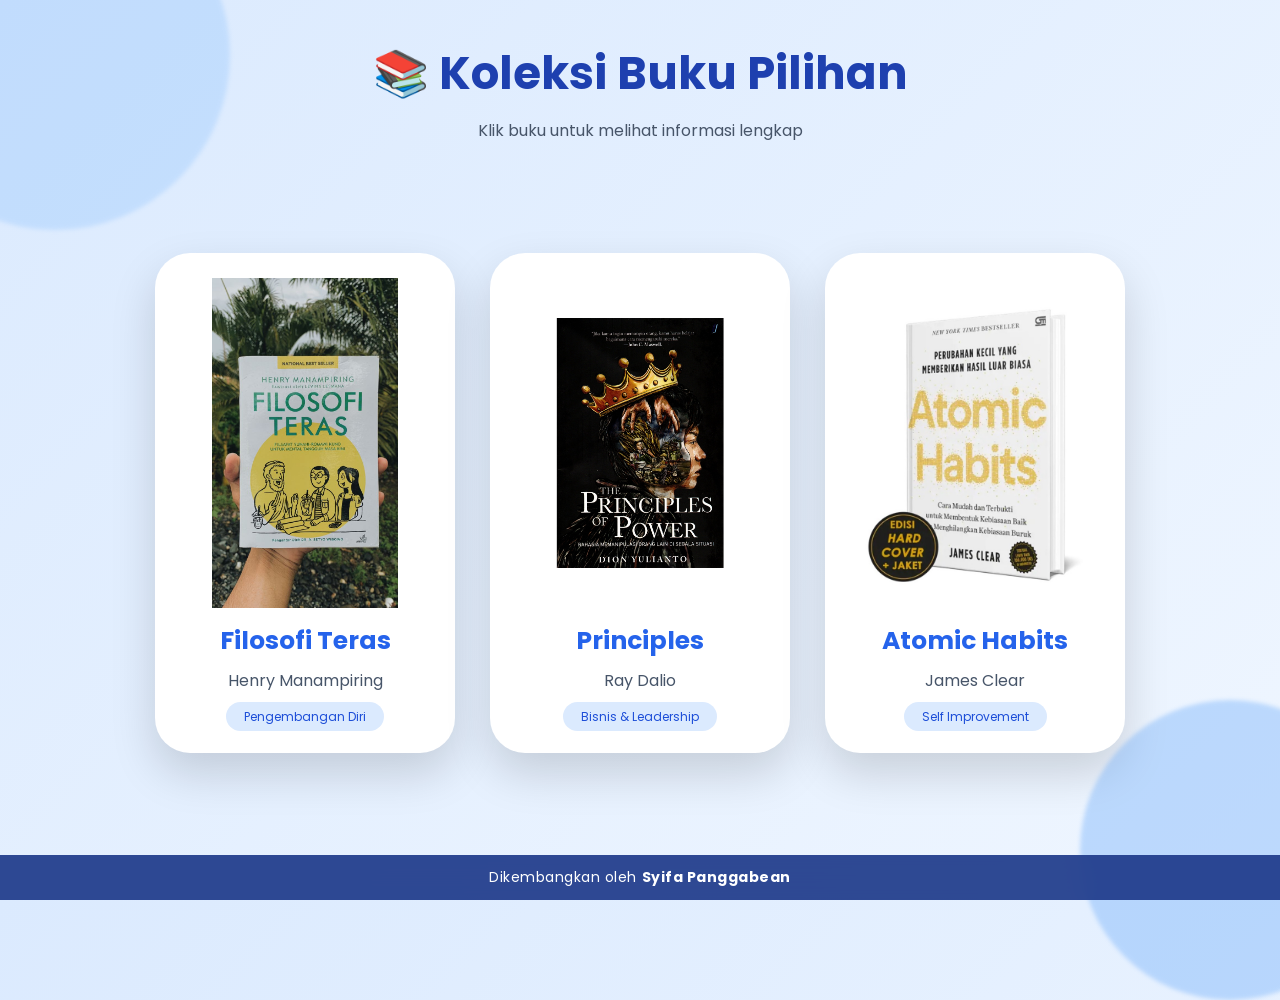
==== buku.html @ 022a16f0 "Membuat website perpustakaan digital" ====
<!DOCTYPE html>
<html lang="en">

<head>

<meta charset="UTF-8">
<meta name="viewport" content="width=device-width, initial-scale=1.0">

<title>Koleksi Buku</title>

<link rel="stylesheet" href="style.css">

<link href="https://fonts.googleapis.com/css2?family=Poppins:wght@300;400;500;600;700;800&display=swap" rel="stylesheet">

</head>


<body class="library-page">


<div class="background-shape shape1"></div>
<div class="background-shape shape2"></div>



<header class="library-header">


<h1>
📚 Koleksi Buku Pilihan
</h1>


<p>
Klik buku untuk melihat informasi lengkap
</p>


</header>





<section class="book-container">



<div class="book-card" onclick="showDetail('filosofi')">


<div class="book-image">

<img src="images/filosofi-teras.jpg">

</div>


<div class="book-info">

<h2>
Filosofi Teras
</h2>


<p>
Henry Manampiring
</p>


<span>
Pengembangan Diri
</span>


</div>


</div>






<div class="book-card" onclick="showDetail('principles')">


<div class="book-image">

<img src="images/principles.jpg">

</div>


<div class="book-info">


<h2>
Principles
</h2>


<p>
Ray Dalio
</p>


<span>
Bisnis & Leadership
</span>


</div>


</div>






<div class="book-card" onclick="showDetail('atomic')">


<div class="book-image">

<img src="images/atomic-habits.jpg">

</div>


<div class="book-info">


<h2>
Atomic Habits
</h2>


<p>
James Clear
</p>


<span>
Self Improvement
</span>


</div>


</div>



</section>







<!-- DETAIL BUKU -->


<div class="popup" id="popup">


<div class="popup-content">


<button class="close" onclick="closeDetail()">
×
</button>


<h2 id="detail-title">

</h2>


<div id="detail-text">

</div>


<button onclick="closeDetail()" class="close-button">

Tutup

</button>


</div>


</div>





<footer>

Dikembangkan oleh 
<b>
Syifa Panggabean
</b>

</footer>




<script src="script.js"></script>


</body>


</html>
---- style.css ----
*{
    margin:0;
    padding:0;
    box-sizing:border-box;
    font-family:'Poppins', sans-serif;
}


body{
    overflow:hidden;
}


/* =====================
   BACKGROUND SHAPE
===================== */

.background-shape{
    position:absolute;
    border-radius:50%;
    filter:blur(2px);
    opacity:.35;
}


.shape1{
    width:350px;
    height:350px;
    background:#93c5fd;
    top:-120px;
    left:-120px;
}


.shape2{
    width:300px;
    height:300px;
    background:#60a5fa;
    right:-100px;
    bottom:-100px;
}


.shape3{
    width:150px;
    height:150px;
    background:#bfdbfe;
    right:30%;
    top:20%;
}



/* =====================
   HALAMAN WELCOME
===================== */


.welcome-page{

height:100vh;

display:flex;

align-items:center;

justify-content:center;

gap:120px;

background:

linear-gradient(
135deg,
#0f172a,
#1d4ed8,
#60a5fa
);

color:white;

position:relative;

overflow:hidden;

}



.welcome-content{

width:550px;

z-index:2;

}



.logo{

font-size:65px;

margin-bottom:10px;

}



.welcome-content h1{

font-size:70px;

font-weight:800;

background:

linear-gradient(
90deg,
#ffffff,
#bfdbfe
);

-webkit-background-clip:text;

color:transparent;

}



.welcome-content h2{

font-size:32px;

margin:15px 0;

}



.motivation{

font-size:19px;

line-height:1.8;

font-style:italic;

color:#e0f2fe;

}



.description{

margin-top:20px;

line-height:1.8;

color:#dbeafe;

}



.start-button{

margin-top:35px;

padding:15px 45px;

border:none;

border-radius:50px;

background:white;

color:#2563eb;

font-size:17px;

font-weight:600;

cursor:pointer;

transition:.3s;

}



.start-button:hover{

transform:scale(1.08);

}



/* =====================
   ANIMASI BUKU
===================== */


.book-animation{

width:300px;

height:230px;

position:relative;

animation:float 3s infinite;

}



.book-cover{

position:absolute;

width:140px;

height:190px;

background:white;

top:20px;

box-shadow:0 15px 30px #0005;

}



.left{

left:10px;

border-radius:25px 0 0 25px;

transform:rotate(-10deg);

}



.right{

right:10px;

border-radius:0 25px 25px 0;

transform:rotate(10deg);

}



.book-page{

position:absolute;

font-size:100px;

top:55px;

left:100px;

}



@keyframes float{

50%{

transform:translateY(-20px);

}

}



/* =====================
   HALAMAN BUKU
===================== */


.library-page{

height:100vh;

background:

linear-gradient(
135deg,
#dbeafe,
#eff6ff
);

overflow:hidden;

}



.library-header{

text-align:center;

padding-top:40px;

}



.library-header h1{

font-size:45px;

color:#1e40af;

}



.library-header p{

color:#475569;

margin-top:10px;

}





.book-container{

height:calc(100vh - 180px);

display:flex;

justify-content:center;

align-items:center;

gap:35px;

}



.book-card{

width:300px;

height:500px;

background:white;

border-radius:35px;

padding:25px;

cursor:pointer;

display:flex;

flex-direction:column;

justify-content:space-between;

box-shadow:

0 20px 45px rgba(0,0,0,.15);

transition:.4s;

}



.book-card:hover{

transform:

translateY(-15px)
scale(1.03);

box-shadow:

0 30px 60px rgba(0,0,0,.2);

}



.book-image{

height:330px;

display:flex;

justify-content:center;

align-items:center;

}



.book-image img{

width:100%;

height:100%;

object-fit:contain;

border-radius:20px;

}



.book-info{

text-align:center;

}



.book-info h2{

font-size:25px;

color:#2563eb;

margin-bottom:8px;

}



.book-info p{

color:#475569;

margin-bottom:10px;

}



.book-info span{

background:#dbeafe;

color:#1d4ed8;

padding:6px 18px;

border-radius:20px;

font-size:12px;

}



/* =====================
   POPUP DETAIL
===================== */


.popup{

display:none;

position:fixed;

inset:0;

background:rgba(15,23,42,.65);

justify-content:center;

align-items:center;

z-index:10;

}



.popup-content{

width:600px;

max-height:80vh;

overflow:auto;

background:white;

padding:40px;

border-radius:35px;

line-height:1.8;

box-shadow:0 30px 70px #0005;

}



.popup-content h2{

color:#2563eb;

font-size:32px;

margin-bottom:20px;

}



.popup-content b{

color:#1e40af;

}



.close{

position:absolute;

}



.close-button{

margin-top:25px;

background:#2563eb;

color:white;

border:none;

padding:12px 35px;

border-radius:30px;

cursor:pointer;

}



/* =====================
   FOOTER FINAL
===================== */


footer{

position:fixed;

bottom:0;

left:0;

width:100%;

height:45px;

display:flex;

align-items:center;

justify-content:center;

background:

rgba(30,58,138,.92);

color:white;

font-size:14px;

letter-spacing:.5px;

backdrop-filter:blur(10px);

z-index:20;

}


footer b{

margin-left:5px;

}
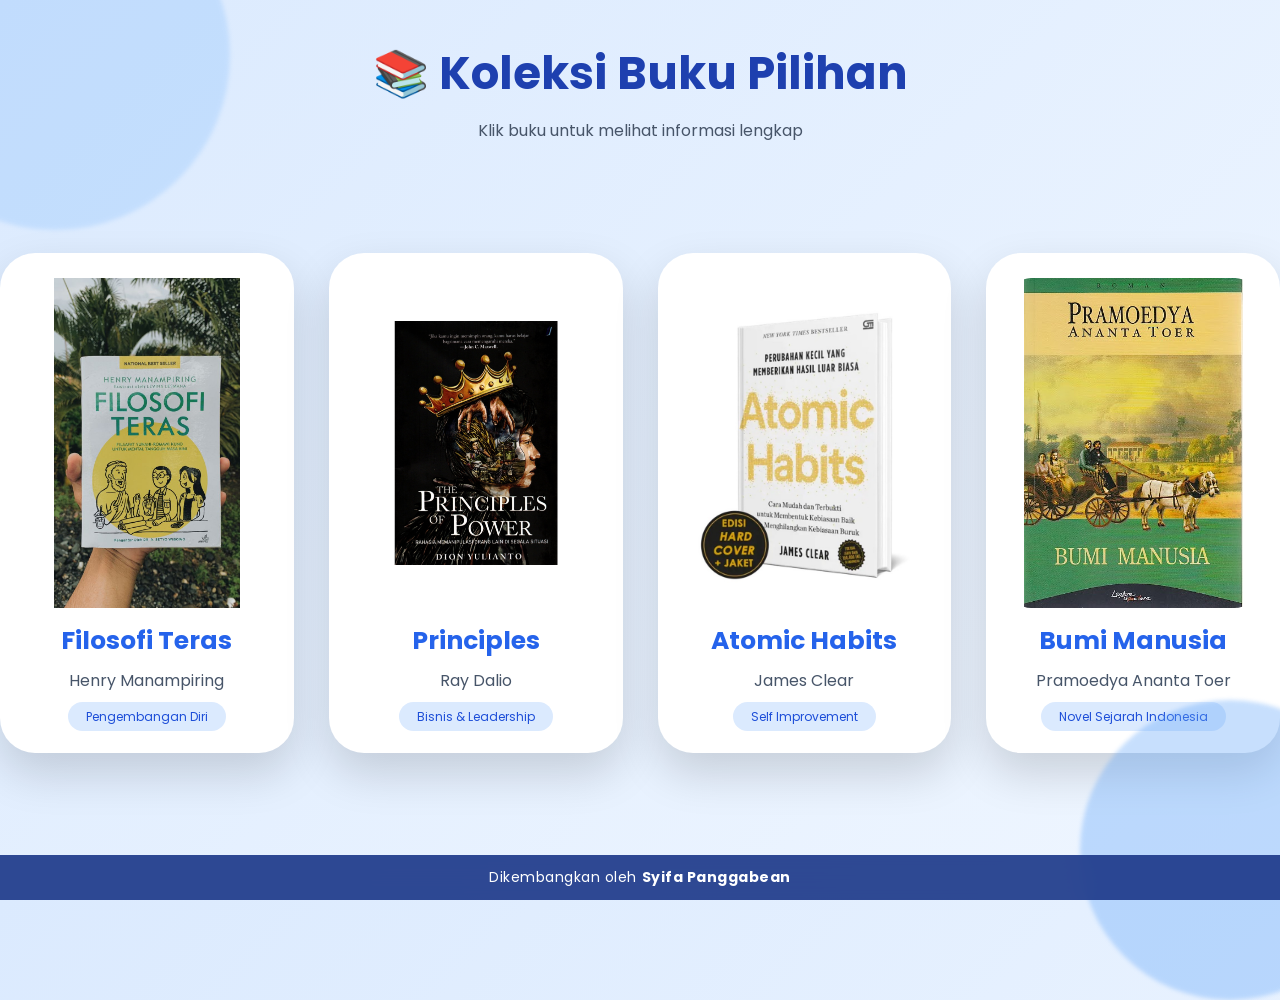
==== commit 50f3440f: "Tambah database perpustakaan dan fitur input buku" ====
--- a/buku.html
+++ b/buku.html
@@ -10,216 +10,256 @@
 
 <link rel="stylesheet" href="style.css">
 
-<link href="https://fonts.googleapis.com/css2?family=Poppins:wght@300;400;500;600;700;800&display=swap" rel="stylesheet">
-
-</head>
-
-
-<body class="library-page">
-
-
-<div class="background-shape shape1"></div>
-<div class="background-shape shape2"></div>
-
-
-
-<header class="library-header">
-
-
-<h1>
-📚 Koleksi Buku Pilihan
-</h1>
-
-
-<p>
-Klik buku untuk melihat informasi lengkap
-</p>
-
-
-</header>
-
-
-
-
-
-<section class="book-container">
-
-
-
-<div class="book-card" onclick="showDetail('filosofi')">
-
-
-<div class="book-image">
-
-<img src="images/filosofi-teras.jpg">
-
+<link href="https://fonts.googleapis.com/css2?family=Poppins:wght@300;400;500;600;700;800&display=swap" rel="stylesheet">  
+  
+</head>  
+  
+  
+<body class="library-page">  
+  
+  
+<div class="background-shape shape1"></div>  
+<div class="background-shape shape2"></div>  
+  
+  
+  
+<header class="library-header">  
+  
+  
+<h1>  
+📚 Koleksi Buku Pilihan  
+</h1>  
+  
+  
+<p>  
+Klik buku untuk melihat informasi lengkap  
+</p>  
+  
+  
+</header>  
+  
+  
+  
+  
+  
+<section class="book-container">  
+  
+  
+  
+<div class="book-card" onclick="showDetail('filosofi')">  
+  
+  
+<div class="book-image">  
+  
+<img src="images/filosofi-teras.jpg">  
+  
+</div>  
+  
+  
+<div class="book-info">  
+  
+<h2>  
+Filosofi Teras  
+</h2>  
+  
+  
+<p>  
+Henry Manampiring  
+</p>  
+  
+  
+<span>  
+Pengembangan Diri  
+</span>  
+  
+  
+</div>  
+  
+  
+</div>  
+  
+  
+  
+  
+  
+  
+<div class="book-card" onclick="showDetail('principles')">  
+  
+  
+<div class="book-image">  
+  
+<img src="images/principles.jpg">  
+  
+</div>  
+  
+  
+<div class="book-info">  
+  
+  
+<h2>  
+Principles  
+</h2>  
+  
+  
+<p>  
+Ray Dalio  
+</p>  
+  
+  
+<span>  
+Bisnis & Leadership  
+</span>  
+  
+  
+</div>  
+  
+  
+</div>  
+  
+  
+  
+  
+  
+  
+<div class="book-card" onclick="showDetail('atomic')">  
+  
+  
+<div class="book-image">  
+  
+<img src="images/atomic-habits.jpg">  
+  
+</div>  
+  
+  
+<div class="book-info">  
+  
+  
+<h2>  
+Atomic Habits  
+</h2>  
+  
+  
+<p>  
+James Clear  
+</p>  
+  
+  
+<span>  
+Self Improvement  
+</span>  
+  
+  
+</div>  
+  
+  
 </div>
 
 
-<div class="book-info">
-
-<h2>
-Filosofi Teras
-</h2>
-
-
-<p>
-Henry Manampiring
-</p>
-
-
-<span>
-Pengembangan Diri
-</span>
+<!-- BUMI MANUSIA TAMBAHAN -->
+
+
+<div class="book-card" onclick="showDetail('bumi')">  
+
+
+<div class="book-image">  
+
+
+<img src="images/bumi-manusia.jpg">  
+
+
+</div>  
+
+
+<div class="book-info">  
+
+
+<h2>  
+Bumi Manusia  
+</h2>  
+
+
+<p>  
+Pramoedya Ananta Toer  
+</p>  
+
+
+<span>  
+Novel Sejarah Indonesia  
+</span>  
+
+
+</div>  
 
 
 </div>
 
-
-</div>
-
-
-
-
-
-
-<div class="book-card" onclick="showDetail('principles')">
-
-
-<div class="book-image">
-
-<img src="images/principles.jpg">
-
-</div>
-
-
-<div class="book-info">
-
-
-<h2>
-Principles
-</h2>
-
-
-<p>
-Ray Dalio
-</p>
-
-
-<span>
-Bisnis & Leadership
-</span>
-
-
-</div>
-
-
-</div>
-
-
-
-
-
-
-<div class="book-card" onclick="showDetail('atomic')">
-
-
-<div class="book-image">
-
-<img src="images/atomic-habits.jpg">
-
-</div>
-
-
-<div class="book-info">
-
-
-<h2>
-Atomic Habits
-</h2>
-
-
-<p>
-James Clear
-</p>
-
-
-<span>
-Self Improvement
-</span>
-
-
-</div>
-
-
-</div>
-
-
-
-</section>
-
-
-
-
-
-
-
-<!-- DETAIL BUKU -->
-
-
-<div class="popup" id="popup">
-
-
-<div class="popup-content">
-
-
-<button class="close" onclick="closeDetail()">
-×
-</button>
-
-
-<h2 id="detail-title">
-
-</h2>
-
-
-<div id="detail-text">
-
-</div>
-
-
-<button onclick="closeDetail()" class="close-button">
-
-Tutup
-
-</button>
-
-
-</div>
-
-
-</div>
-
-
-
-
-
-<footer>
-
-Dikembangkan oleh 
-<b>
-Syifa Panggabean
-</b>
-
-</footer>
-
-
-
-
-<script src="script.js"></script>
-
-
-</body>
-
-
+  
+  
+  
+</section>  
+  
+  
+  
+  
+  
+  
+  
+<!-- DETAIL BUKU -->  
+  
+  
+<div class="popup" id="popup">  
+  
+  
+<div class="popup-content">  
+  
+  
+<button class="close" onclick="closeDetail()">  
+×  
+</button>  
+  
+  
+<h2 id="detail-title">  
+  
+</h2>  
+  
+  
+<div id="detail-text">  
+  
+</div>  
+  
+  
+<button onclick="closeDetail()" class="close-button">  
+  
+Tutup  
+  
+</button>  
+  
+  
+</div>  
+  
+  
+</div>  
+  
+  
+  
+  
+  
+<footer>  
+  
+Dikembangkan oleh   
+<b>  
+Syifa Panggabean  
+</b>  
+  
+</footer>  
+  
+  
+  
+  
+<script src="script.js"></script>  
+  
+  
+</body>  
+  
+  
 </html>
